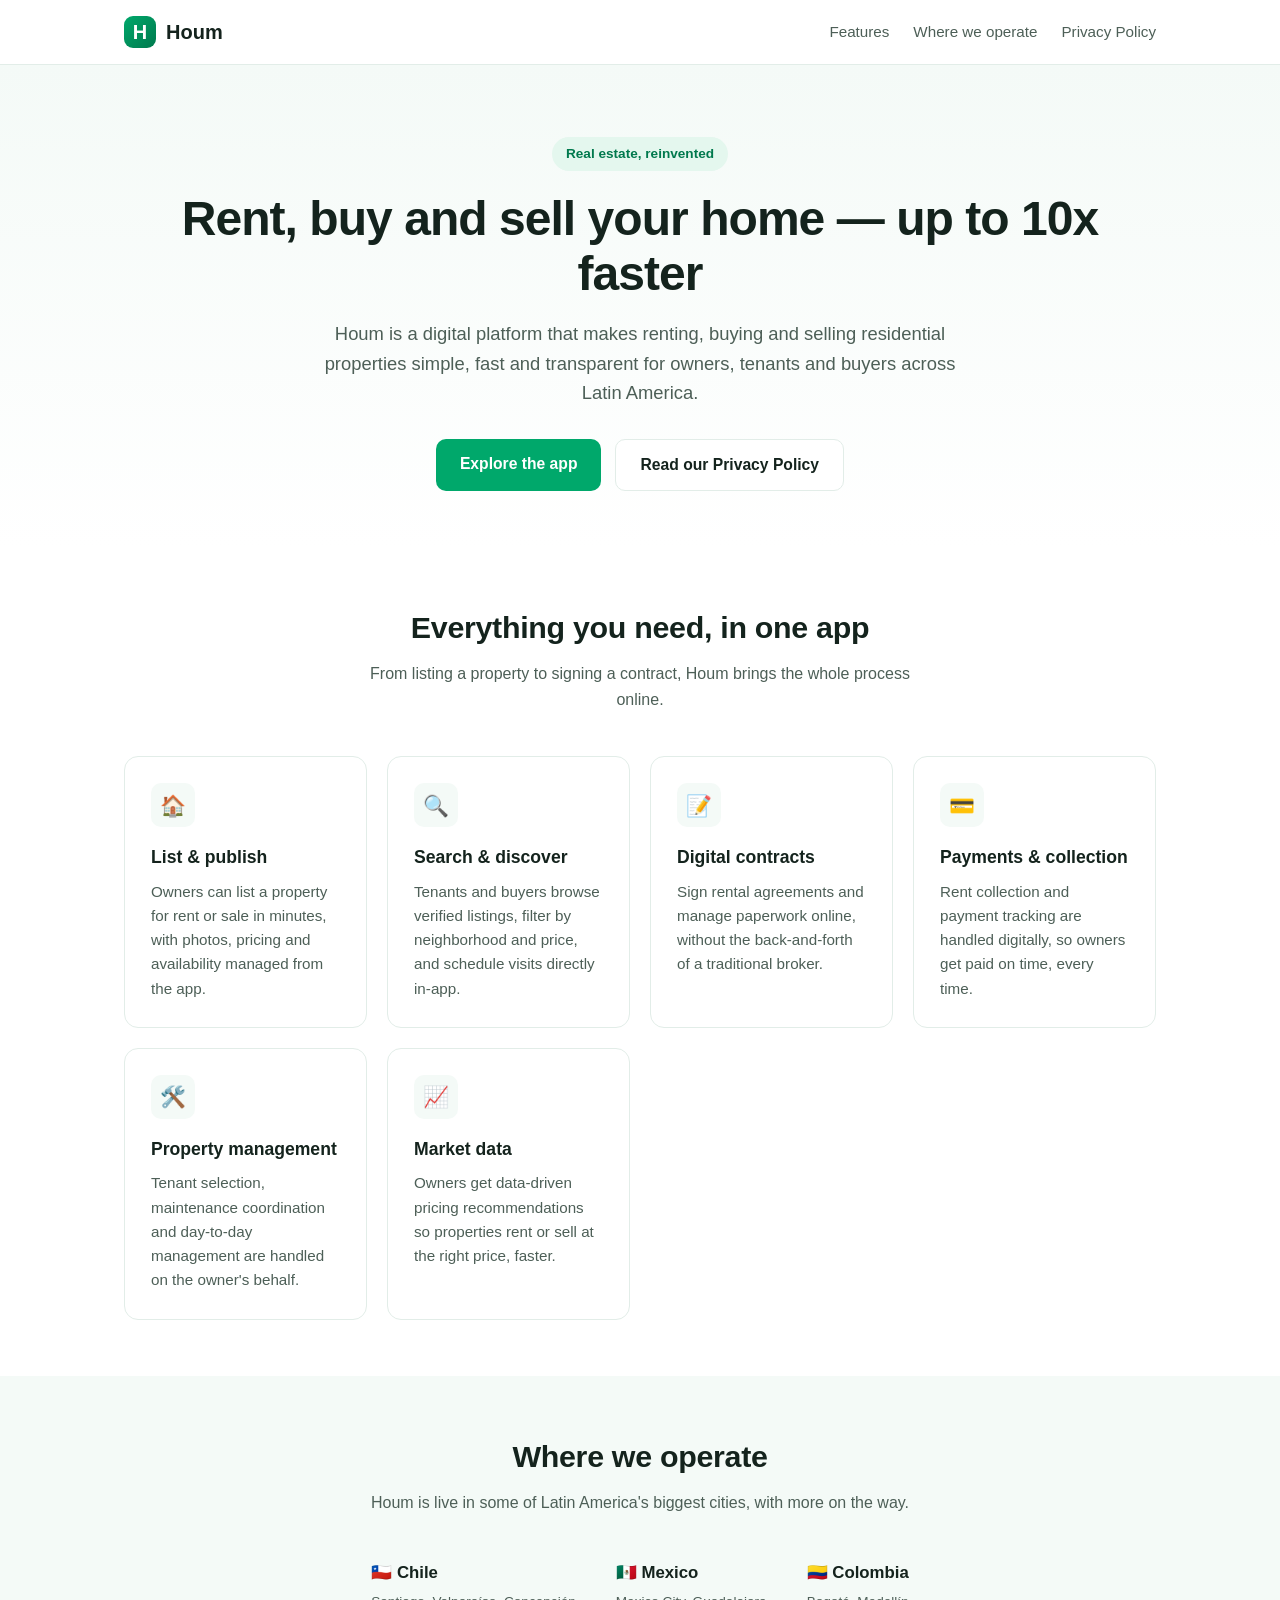
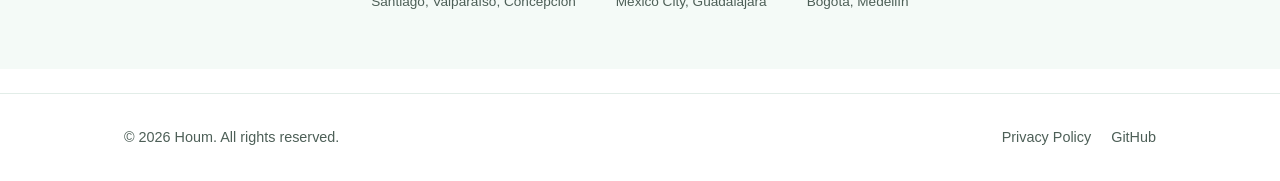
==== index.html @ 9f05728c "Add static site with GitHub Pages deployment Add a landing page describing the Houm app and features" ====
<!doctype html>
<html lang="en">
<head>
  <meta charset="utf-8" />
  <meta name="viewport" content="width=device-width, initial-scale=1" />
  <title>Houm — Rent, buy and sell homes across Latin America</title>
  <meta name="description" content="Houm is a digital real estate platform that helps owners rent, sell and manage properties, and helps tenants and buyers find their next home across Latin America." />
  <link rel="icon" href="data:image/svg+xml,<svg xmlns=%22http://www.w3.org/2000/svg%22 viewBox=%220 0 100 100%22><rect width=%22100%22 height=%22100%22 rx=%2222%22 fill=%22%2300a86b%22/><text x=%2250%22 y=%2266%22 font-size=%2258%22 font-family=%22Arial%2C sans-serif%22 font-weight=%22800%22 fill=%22white%22 text-anchor=%22middle%22>H</text></svg>" />
  <link rel="stylesheet" href="assets/styles.css" />
</head>
<body>
  <header class="site-header">
    <div class="container">
      <a class="logo" href="./">
        <span class="logo-mark">H</span>
        Houm
      </a>
      <nav class="site-nav">
        <a href="#features">Features</a>
        <a href="#countries">Where we operate</a>
        <a href="privacy.html">Privacy Policy</a>
      </nav>
    </div>
  </header>

  <main>
    <section class="hero">
      <div class="container">
        <span class="eyebrow">Real estate, reinvented</span>
        <h1>Rent, buy and sell your home — up to 10x faster</h1>
        <p class="lead">
          Houm is a digital platform that makes renting, buying and selling residential
          properties simple, fast and transparent for owners, tenants and buyers across
          Latin America.
        </p>
        <div class="button-row">
          <a class="btn btn-primary" href="#features">Explore the app</a>
          <a class="btn btn-secondary" href="privacy.html">Read our Privacy Policy</a>
        </div>
      </div>
    </section>

    <section id="features">
      <div class="container">
        <div class="section-title">
          <h2>Everything you need, in one app</h2>
          <p>From listing a property to signing a contract, Houm brings the whole process online.</p>
        </div>
        <div class="grid">
          <div class="card">
            <div class="icon">🏠</div>
            <h3>List &amp; publish</h3>
            <p>Owners can list a property for rent or sale in minutes, with photos, pricing and availability managed from the app.</p>
          </div>
          <div class="card">
            <div class="icon">🔍</div>
            <h3>Search &amp; discover</h3>
            <p>Tenants and buyers browse verified listings, filter by neighborhood and price, and schedule visits directly in-app.</p>
          </div>
          <div class="card">
            <div class="icon">📝</div>
            <h3>Digital contracts</h3>
            <p>Sign rental agreements and manage paperwork online, without the back-and-forth of a traditional broker.</p>
          </div>
          <div class="card">
            <div class="icon">💳</div>
            <h3>Payments &amp; collection</h3>
            <p>Rent collection and payment tracking are handled digitally, so owners get paid on time, every time.</p>
          </div>
          <div class="card">
            <div class="icon">🛠️</div>
            <h3>Property management</h3>
            <p>Tenant selection, maintenance coordination and day-to-day management are handled on the owner's behalf.</p>
          </div>
          <div class="card">
            <div class="icon">📈</div>
            <h3>Market data</h3>
            <p>Owners get data-driven pricing recommendations so properties rent or sell at the right price, faster.</p>
          </div>
        </div>
      </div>
    </section>

    <section id="countries" class="countries">
      <div class="container">
        <div class="section-title">
          <h2>Where we operate</h2>
          <p>Houm is live in some of Latin America's biggest cities, with more on the way.</p>
        </div>
        <div class="country-list">
          <div>
            🇨🇱 Chile
            <span>Santiago, Valparaíso, Concepción</span>
          </div>
          <div>
            🇲🇽 Mexico
            <span>Mexico City, Guadalajara</span>
          </div>
          <div>
            🇨🇴 Colombia
            <span>Bogotá, Medellín</span>
          </div>
        </div>
      </div>
    </section>
  </main>

  <footer class="site-footer">
    <div class="container">
      <span>&copy; 2026 Houm. All rights reserved.</span>
      <nav>
        <a href="privacy.html">Privacy Policy</a>
        <a href="https://github.com/houm-so">GitHub</a>
      </nav>
    </div>
  </footer>
</body>
</html>
---- assets/styles.css ----
:root {
  --color-bg: #ffffff;
  --color-bg-alt: #f4faf7;
  --color-text: #14231d;
  --color-text-muted: #4d5f57;
  --color-primary: #00a86b;
  --color-primary-dark: #00794d;
  --color-border: #e2ede8;
  --max-width: 1080px;
  --radius: 14px;
  font-size: 16px;
}

* {
  box-sizing: border-box;
}

html {
  scroll-behavior: smooth;
}

body {
  margin: 0;
  font-family: -apple-system, BlinkMacSystemFont, "Segoe UI", Roboto, Helvetica, Arial, sans-serif;
  color: var(--color-text);
  background: var(--color-bg);
  line-height: 1.6;
}

a {
  color: var(--color-primary-dark);
}

img {
  max-width: 100%;
}

.container {
  max-width: var(--max-width);
  margin: 0 auto;
  padding: 0 24px;
}

/* Header */
.site-header {
  border-bottom: 1px solid var(--color-border);
  position: sticky;
  top: 0;
  background: rgba(255, 255, 255, 0.9);
  backdrop-filter: saturate(180%) blur(6px);
  z-index: 10;
}

.site-header .container {
  display: flex;
  align-items: center;
  justify-content: space-between;
  padding-top: 16px;
  padding-bottom: 16px;
}

.logo {
  display: flex;
  align-items: center;
  gap: 10px;
  font-weight: 700;
  font-size: 1.25rem;
  color: var(--color-text);
  text-decoration: none;
}

.logo-mark {
  width: 32px;
  height: 32px;
  border-radius: 9px;
  background: linear-gradient(135deg, var(--color-primary), var(--color-primary-dark));
  display: inline-flex;
  align-items: center;
  justify-content: center;
  color: #fff;
  font-weight: 800;
}

.site-nav {
  display: flex;
  gap: 24px;
  align-items: center;
}

.site-nav a {
  color: var(--color-text-muted);
  text-decoration: none;
  font-weight: 500;
  font-size: 0.95rem;
}

.site-nav a:hover,
.site-nav a.active {
  color: var(--color-primary-dark);
}

/* Hero */
.hero {
  background: linear-gradient(180deg, var(--color-bg-alt), var(--color-bg));
  padding: 72px 0 56px;
}

.hero .container {
  text-align: center;
}

.eyebrow {
  display: inline-block;
  padding: 6px 14px;
  border-radius: 999px;
  background: #e4f7ee;
  color: var(--color-primary-dark);
  font-size: 0.85rem;
  font-weight: 600;
  margin-bottom: 20px;
}

h1 {
  font-size: clamp(2rem, 5vw, 3rem);
  line-height: 1.15;
  margin: 0 0 18px;
  letter-spacing: -0.02em;
}

.hero p.lead {
  font-size: 1.15rem;
  color: var(--color-text-muted);
  max-width: 640px;
  margin: 0 auto 32px;
}

.button-row {
  display: flex;
  gap: 14px;
  justify-content: center;
  flex-wrap: wrap;
}

.btn {
  display: inline-block;
  padding: 12px 24px;
  border-radius: 10px;
  font-weight: 600;
  text-decoration: none;
  font-size: 0.98rem;
  transition: transform 0.15s ease, box-shadow 0.15s ease;
}

.btn-primary {
  background: var(--color-primary);
  color: #fff;
}

.btn-primary:hover {
  background: var(--color-primary-dark);
}

.btn-secondary {
  background: #fff;
  color: var(--color-text);
  border: 1px solid var(--color-border);
}

.btn-secondary:hover {
  border-color: var(--color-primary);
  color: var(--color-primary-dark);
}

/* Sections */
section {
  padding: 56px 0;
}

.section-title {
  text-align: center;
  margin-bottom: 44px;
}

.section-title h2 {
  font-size: 1.9rem;
  margin: 0 0 10px;
  letter-spacing: -0.01em;
}

.section-title p {
  color: var(--color-text-muted);
  max-width: 560px;
  margin: 0 auto;
}

.grid {
  display: grid;
  grid-template-columns: repeat(auto-fit, minmax(240px, 1fr));
  gap: 20px;
}

.card {
  border: 1px solid var(--color-border);
  border-radius: var(--radius);
  padding: 26px;
  background: var(--color-bg);
}

.card .icon {
  width: 44px;
  height: 44px;
  border-radius: 10px;
  background: var(--color-bg-alt);
  display: flex;
  align-items: center;
  justify-content: center;
  font-size: 1.3rem;
  margin-bottom: 16px;
}

.card h3 {
  margin: 0 0 8px;
  font-size: 1.1rem;
}

.card p {
  margin: 0;
  color: var(--color-text-muted);
  font-size: 0.95rem;
}

.countries {
  background: var(--color-bg-alt);
}

.country-list {
  display: flex;
  justify-content: center;
  gap: 40px;
  flex-wrap: wrap;
  font-weight: 600;
  font-size: 1.05rem;
}

.country-list span {
  color: var(--color-text-muted);
  font-weight: 500;
  font-size: 0.85rem;
  display: block;
  margin-top: 4px;
}

/* Footer */
.site-footer {
  border-top: 1px solid var(--color-border);
  padding: 32px 0;
  margin-top: 24px;
}

.site-footer .container {
  display: flex;
  justify-content: space-between;
  align-items: center;
  flex-wrap: wrap;
  gap: 16px;
  color: var(--color-text-muted);
  font-size: 0.9rem;
}

.site-footer nav {
  display: flex;
  gap: 20px;
}

.site-footer a {
  color: var(--color-text-muted);
  text-decoration: none;
}

.site-footer a:hover {
  color: var(--color-primary-dark);
}

/* Policy page */
.policy {
  padding: 48px 0 80px;
}

.policy .container {
  max-width: 760px;
}

.policy h1 {
  font-size: 2.1rem;
  margin-bottom: 6px;
}

.policy .updated {
  color: var(--color-text-muted);
  font-size: 0.9rem;
  margin-bottom: 40px;
}

.policy h2 {
  font-size: 1.25rem;
  margin-top: 40px;
  margin-bottom: 12px;
}

.policy p,
.policy li {
  color: var(--color-text-muted);
  font-size: 1rem;
}

.policy ul {
  padding-left: 20px;
}

.policy a {
  color: var(--color-primary-dark);
}

.callout {
  background: var(--color-bg-alt);
  border: 1px solid var(--color-border);
  border-radius: var(--radius);
  padding: 18px 20px;
  margin: 28px 0;
  font-size: 0.95rem;
  color: var(--color-text-muted);
}
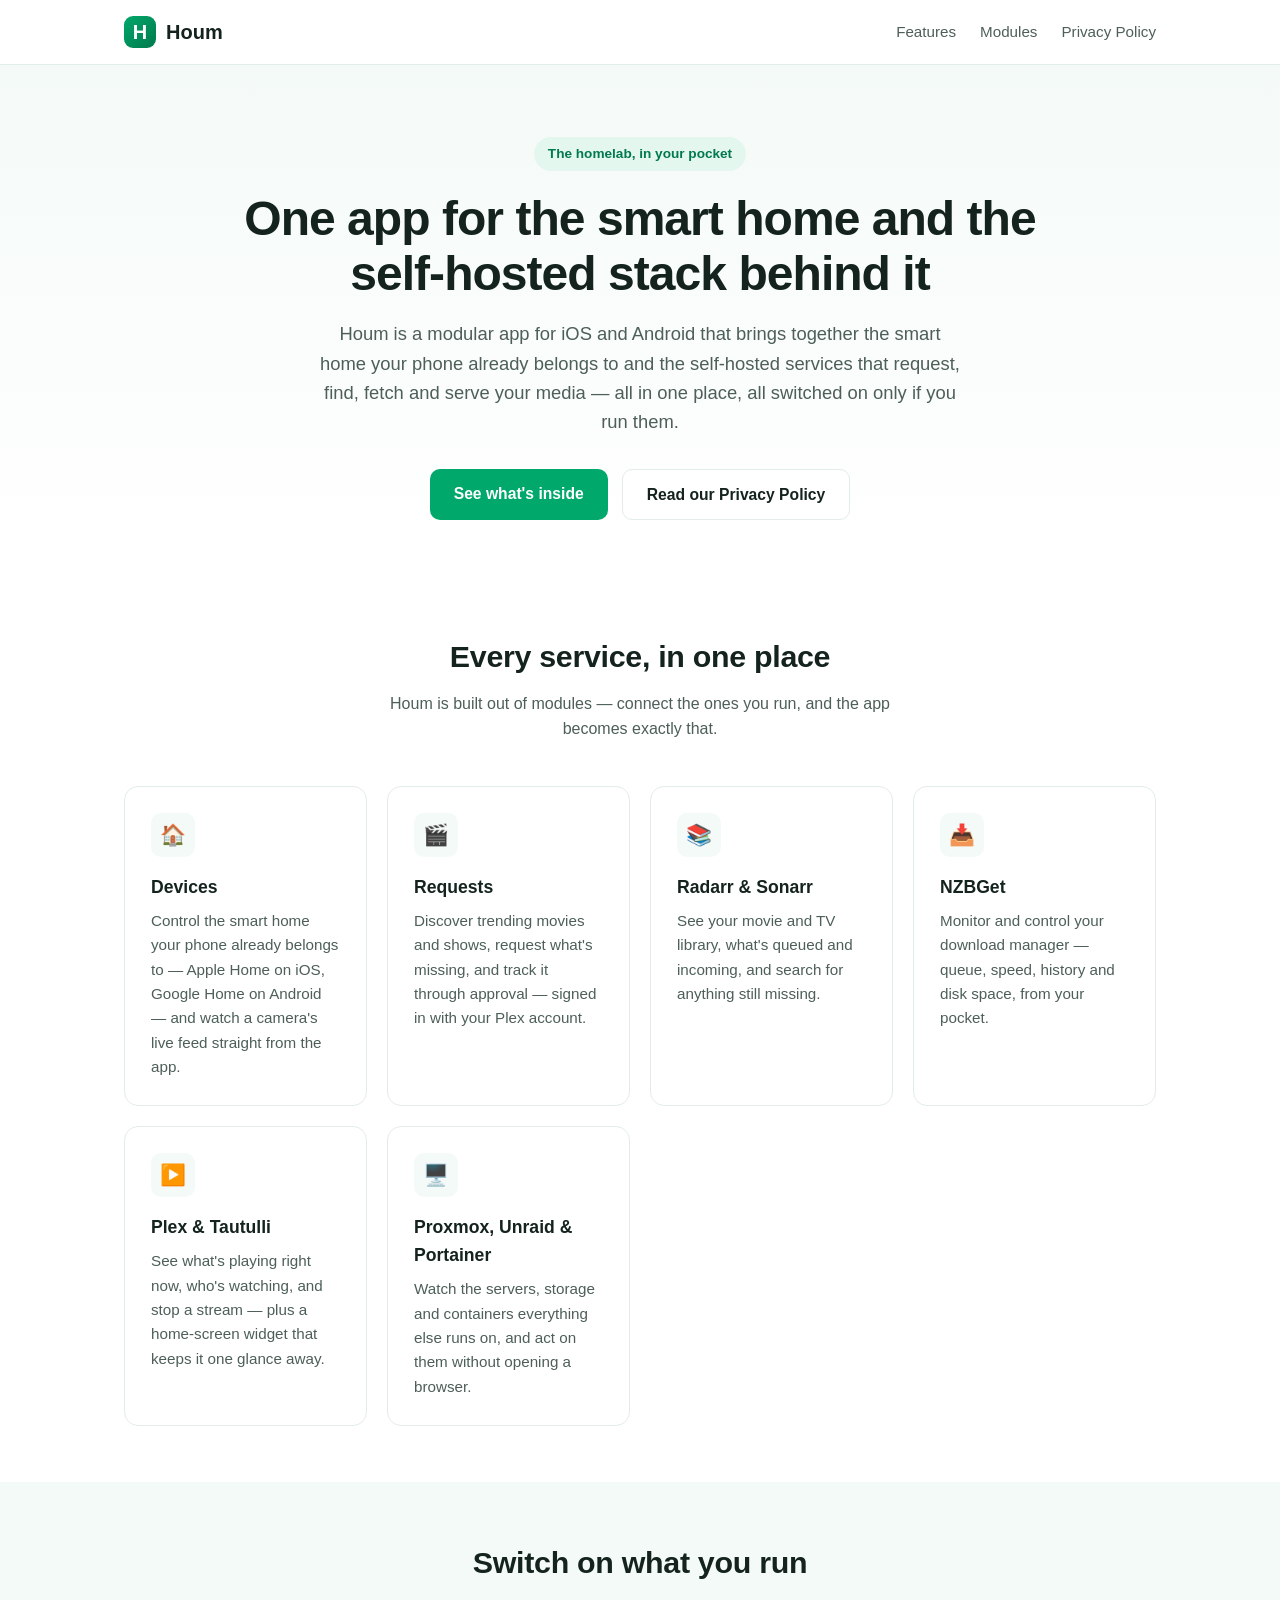
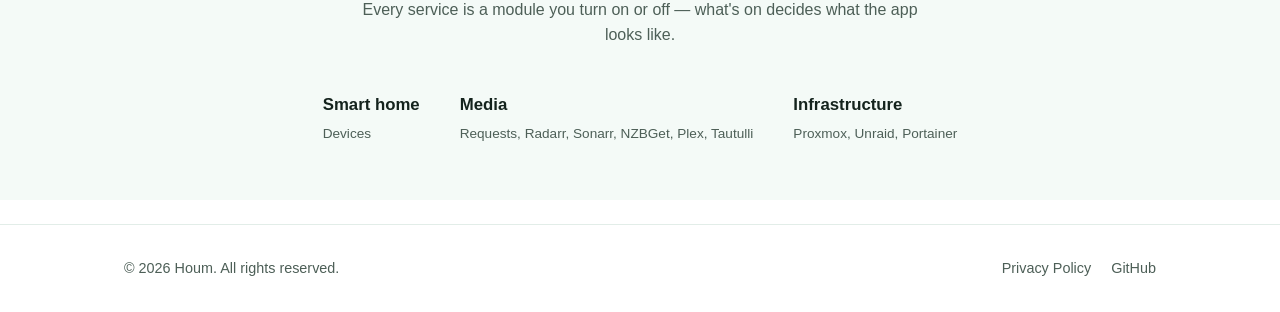
==== commit aa95840e: "Rewrite site content to describe the actual Houm app The landing page and privacy policy described a" ====
--- a/index.html
+++ b/index.html
@@ -3,8 +3,8 @@
 <head>
   <meta charset="utf-8" />
   <meta name="viewport" content="width=device-width, initial-scale=1" />
-  <title>Houm — Rent, buy and sell homes across Latin America</title>
-  <meta name="description" content="Houm is a digital real estate platform that helps owners rent, sell and manage properties, and helps tenants and buyers find their next home across Latin America." />
+  <title>Houm — Your homelab, in your pocket</title>
+  <meta name="description" content="Houm is a modular iOS and Android app for the whole homelab: control the smart home your phone already belongs to, and keep an eye on the self-hosted services — Plex, Sonarr, Radarr, Proxmox, Unraid, Portainer and more — running behind it." />
   <link rel="icon" href="data:image/svg+xml,<svg xmlns=%22http://www.w3.org/2000/svg%22 viewBox=%220 0 100 100%22><rect width=%22100%22 height=%22100%22 rx=%2222%22 fill=%22%2300a86b%22/><text x=%2250%22 y=%2266%22 font-size=%2258%22 font-family=%22Arial%2C sans-serif%22 font-weight=%22800%22 fill=%22white%22 text-anchor=%22middle%22>H</text></svg>" />
   <link rel="stylesheet" href="assets/styles.css" />
 </head>
@@ -17,8 +17,8 @@
       </a>
       <nav class="site-nav">
         <a href="#features">Features</a>
-        <a href="#countries">Where we operate</a>
-        <a href="privacy.html">Privacy Policy</a>
+        <a href="#modules">Modules</a>
+        <a href="privacy-policy">Privacy Policy</a>
       </nav>
     </div>
   </header>
@@ -26,16 +26,17 @@
   <main>
     <section class="hero">
       <div class="container">
-        <span class="eyebrow">Real estate, reinvented</span>
-        <h1>Rent, buy and sell your home — up to 10x faster</h1>
+        <span class="eyebrow">The homelab, in your pocket</span>
+        <h1>One app for the smart home and the self‑hosted stack behind it</h1>
         <p class="lead">
-          Houm is a digital platform that makes renting, buying and selling residential
-          properties simple, fast and transparent for owners, tenants and buyers across
-          Latin America.
+          Houm is a modular app for iOS and Android that brings together the smart home
+          your phone already belongs to and the self-hosted services that request, find,
+          fetch and serve your media — all in one place, all switched on only if you run
+          them.
         </p>
         <div class="button-row">
-          <a class="btn btn-primary" href="#features">Explore the app</a>
-          <a class="btn btn-secondary" href="privacy.html">Read our Privacy Policy</a>
+          <a class="btn btn-primary" href="#features">See what's inside</a>
+          <a class="btn btn-secondary" href="privacy-policy">Read our Privacy Policy</a>
         </div>
       </div>
     </section>
@@ -43,62 +44,62 @@
     <section id="features">
       <div class="container">
         <div class="section-title">
-          <h2>Everything you need, in one app</h2>
-          <p>From listing a property to signing a contract, Houm brings the whole process online.</p>
+          <h2>Every service, in one place</h2>
+          <p>Houm is built out of modules — connect the ones you run, and the app becomes exactly that.</p>
         </div>
         <div class="grid">
           <div class="card">
             <div class="icon">🏠</div>
-            <h3>List &amp; publish</h3>
-            <p>Owners can list a property for rent or sale in minutes, with photos, pricing and availability managed from the app.</p>
+            <h3>Devices</h3>
+            <p>Control the smart home your phone already belongs to — Apple Home on iOS, Google Home on Android — and watch a camera's live feed straight from the app.</p>
           </div>
           <div class="card">
-            <div class="icon">🔍</div>
-            <h3>Search &amp; discover</h3>
-            <p>Tenants and buyers browse verified listings, filter by neighborhood and price, and schedule visits directly in-app.</p>
+            <div class="icon">🎬</div>
+            <h3>Requests</h3>
+            <p>Discover trending movies and shows, request what's missing, and track it through approval — signed in with your Plex account.</p>
           </div>
           <div class="card">
-            <div class="icon">📝</div>
-            <h3>Digital contracts</h3>
-            <p>Sign rental agreements and manage paperwork online, without the back-and-forth of a traditional broker.</p>
+            <div class="icon">📚</div>
+            <h3>Radarr &amp; Sonarr</h3>
+            <p>See your movie and TV library, what's queued and incoming, and search for anything still missing.</p>
           </div>
           <div class="card">
-            <div class="icon">💳</div>
-            <h3>Payments &amp; collection</h3>
-            <p>Rent collection and payment tracking are handled digitally, so owners get paid on time, every time.</p>
+            <div class="icon">📥</div>
+            <h3>NZBGet</h3>
+            <p>Monitor and control your download manager — queue, speed, history and disk space, from your pocket.</p>
           </div>
           <div class="card">
-            <div class="icon">🛠️</div>
-            <h3>Property management</h3>
-            <p>Tenant selection, maintenance coordination and day-to-day management are handled on the owner's behalf.</p>
+            <div class="icon">▶️</div>
+            <h3>Plex &amp; Tautulli</h3>
+            <p>See what's playing right now, who's watching, and stop a stream — plus a home-screen widget that keeps it one glance away.</p>
           </div>
           <div class="card">
-            <div class="icon">📈</div>
-            <h3>Market data</h3>
-            <p>Owners get data-driven pricing recommendations so properties rent or sell at the right price, faster.</p>
+            <div class="icon">🖥️</div>
+            <h3>Proxmox, Unraid &amp; Portainer</h3>
+            <p>Watch the servers, storage and containers everything else runs on, and act on them without opening a browser.</p>
           </div>
         </div>
       </div>
     </section>
 
-    <section id="countries" class="countries">
+    <section id="modules" class="countries">
       <div class="container">
         <div class="section-title">
-          <h2>Where we operate</h2>
-          <p>Houm is live in some of Latin America's biggest cities, with more on the way.</p>
+          <h2>Switch on what you run</h2>
+          <p>Every service is a module you turn on or off — what's on decides what the app looks like.</p>
         </div>
         <div class="country-list">
           <div>
-            🇨🇱 Chile
-            <span>Santiago, Valparaíso, Concepción</span>
+            Smart home
+            <span>Devices</span>
           </div>
           <div>
-            🇲🇽 Mexico
-            <span>Mexico City, Guadalajara</span>
+            Media
+            <span>Requests, Radarr, Sonarr, NZBGet, Plex, Tautulli</span>
           </div>
           <div>
-            🇨🇴 Colombia
-            <span>Bogotá, Medellín</span>
+            Infrastructure
+            <span>Proxmox, Unraid, Portainer</span>
           </div>
         </div>
       </div>
@@ -109,7 +110,7 @@
     <div class="container">
       <span>&copy; 2026 Houm. All rights reserved.</span>
       <nav>
-        <a href="privacy.html">Privacy Policy</a>
+        <a href="privacy-policy">Privacy Policy</a>
         <a href="https://github.com/houm-so">GitHub</a>
       </nav>
     </div>
